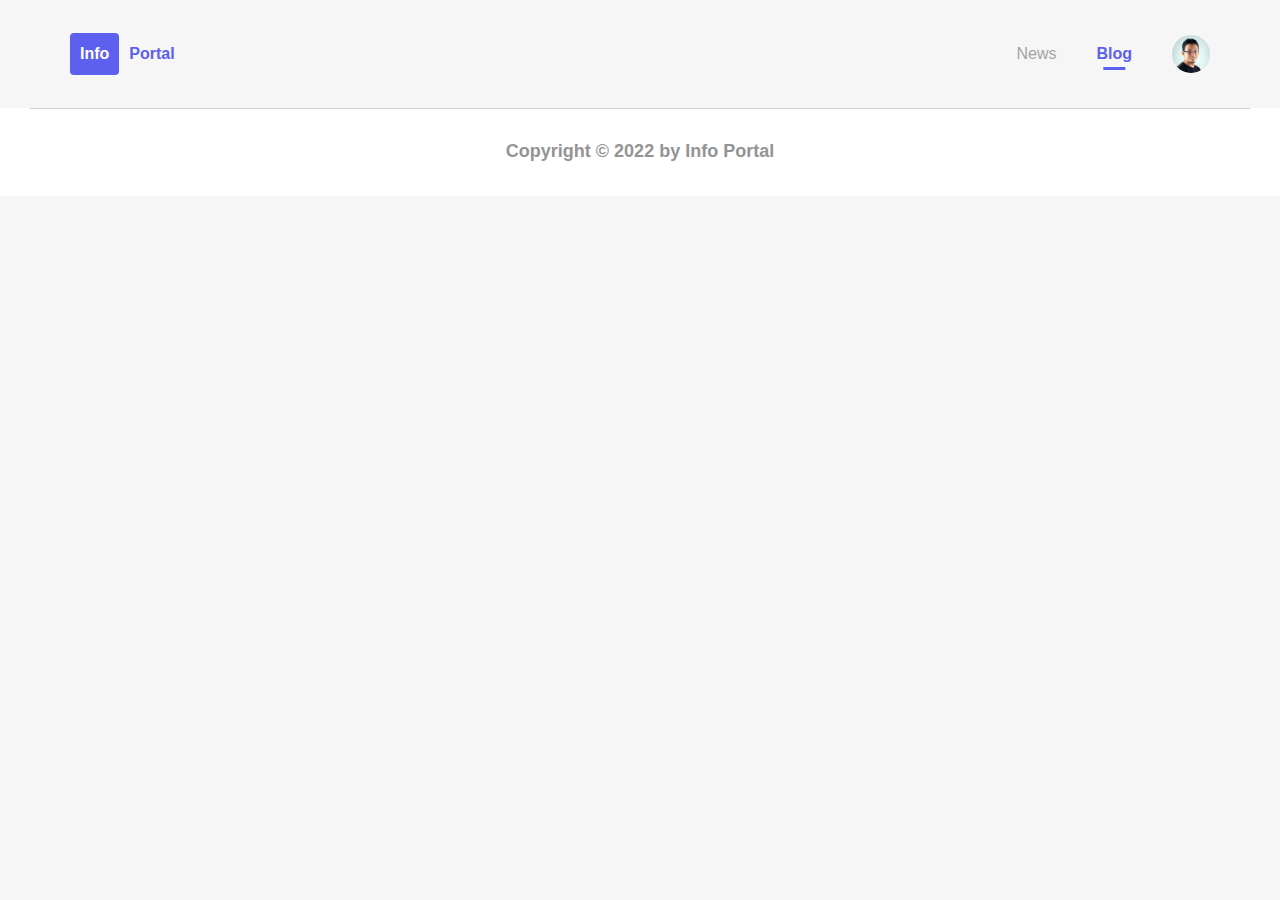
==== blog.html @ 8b65b3dd "added footer and responsiveness to the modal" ====
<!DOCTYPE html>
<html lang="en">
  <head>
    <meta charset="UTF-8" />
    <meta http-equiv="X-UA-Compatible" content="IE=edge" />
    <meta name="viewport" content="width=device-width, initial-scale=1.0" />
    <title>Info Portal &mdash; ES6 Common Questions</title>
    <link rel="stylesheet" href="./style.css" />
  </head>
  <body>
    <div class="container">
      <header class="header">
        <div class="header__logo">
          <h1 class="header__logo-name">
            <span class="header__logo-bg">Info</span>Portal
          </h1>
        </div>
        <div class="header__article">
          <a href="index.html" class="header__link">News</a>
          <a href="#" class="header__link current">Blog</a>
          <div class="header__img-container">
            <img
              src="./img/man-388104_960_720.jpg"
              alt=""
              class="header__img"
            />
          </div>
        </div>
      </header>
    </div>
    <footer class="footer">
      <p class="footer__text">Copyright &copy; 2022 by Info Portal</p>
    </footer>
  </body>
</html>
---- style.css ----
/* Custom Reseter */
*,
*::before,
*::after {
  margin: 0;
  padding: 0;
  box-sizing: inherit;
}

/* Custom Variables */
:root {
  --clr-primary: #5d5fef;
  --clr-thin: #eeefff;

  --clr-black: #000;
  --clr-dark-black: #121221;

  --clr-grey-0: #515151;
  --clr-grey-1: #858585;
  --clr-grey-2: #949494;
  --clr-grey-3: #a3a3a3;
  --clr-grey-4: #cdcdcd;
  --clr-grey-5: #f6f6f6;

  --clr-white: #fff;
}

html {
  font-size: 62.5%;
  /* 1rem = 10px */
}

body {
  font-family: sans-serif;
  font-weight: 400;
  line-height: 1.4;
  background-color: var(--clr-grey-5);
  box-sizing: border-box;
  overflow-x: hidden;
}

img {
  display: block;
  width: 100%;
  height: 100%;
  object-fit: cover;
}

a:link,
a:visited {
  display: inline-block;
  text-decoration: none;
}

ul {
  list-style: none;
}

/* Utilities */

.container {
  width: min(90%, 114rem);
  margin-inline: auto;
}

.current:link,
.current:visited {
  color: var(--clr-primary) !important;
  font-weight: 700;
  position: relative;
}

.current::after {
  content: "";
  display: inline-block;
  position: absolute;
  bottom: -5px;
  left: 50%;
  transform: translateX(-50%);
  width: 60%;
  height: 3px;
  background-color: var(--clr-primary);
}

.heading-4 {
  font-size: 1.8rem;
}

.btn {
  font-size: 1.8rem;
  padding: 1rem 1.8rem;
  border-radius: 5px;
}

.btn--fill {
  background-color: var(--clr-primary);
  color: var(--clr-white);
  border: 1px solid transparent;
}

.btn--outline {
  color: var(--clr-primary);
  background-color: transparent;
  border: 1px solid var(--clr-primary);
}

.d-none {
  display: none;
}

.mb-4 {
  margin-bottom: 4rem !important;
}

.bg-white {
  background-color: var(--clr-white);
}

.ellipsis {
  white-space: nowrap;
  max-width: 37.5rem;
  overflow: hidden;
  text-overflow: ellipsis;
}

.overlay {
  width: 100vw;
  height: 100vh;
  position: fixed;
  top: 0;
  left: 0;
  backdrop-filter: blur(3px);
  background-color: rgba(255, 255, 255, 0.5);
  z-index: 10;
  transition: 0.7s ease-in-out;
}

.open {
  opacity: 1;
  visibility: visible;
}

.close {
  opacity: 0;
  visibility: hidden;
}
/* Header */

.header {
  display: flex;
  align-items: center;
  justify-content: space-between;
  padding: 3.3rem 0;

  position: relative;
}

.header::after {
  content: "";
  position: absolute;
  bottom: 0;
  left: 50%;
  transform: translateX(-50%);
  height: 0.5px;
  width: calc(100% + 8rem);
  background-color: var(--clr-grey-4);
}

.header__logo-name {
  color: var(--clr-primary);
  font-size: 1.6rem;
  font-weight: bold;
}

.header__logo-bg {
  background-color: var(--clr-primary);
  color: #fff;
  border-radius: 4px;
  padding: 1rem;
  display: inline-block;
  margin-right: 1rem;
}

.header__article {
  display: flex;
  align-items: center;
  justify-content: space-between;
  gap: 4rem;
}

.header__link:link,
.header__link:visited {
  color: var(--clr-grey-3);
  font-size: 1.6rem;
}

.header__img-container {
  width: 3.8rem;
  height: 3.8rem;
  border-radius: 50%;
  overflow: hidden;
}

/* Main */
.main {
  min-height: 47rem;
}
/* Categories */

.categories {
  margin: 2.9rem 0 3.9rem;
}

.categories__list {
  display: flex;
  align-items: center;
  justify-content: space-between;
  gap: 1rem;
  flex-wrap: wrap;
  font-size: 1.8rem;
}

.categories__link {
  padding: 0.5rem 1rem;
  color: var(--clr-grey-1);
  transition: 0.4s ease-in-out;
}

.categories__link:focus {
  background-color: var(--clr-thin);
  color: var(--clr-primary);
}

/* Category-found */

.category__found {
  background-color: var(--clr-white);
  padding: 2.1rem 1.8rem;
}

/* Category-heading */
.category__heading {
  display: flex;
  align-items: center;
  justify-content: space-between;

  margin: 4rem 0 5.7rem;
}

.category__sort-by {
  margin-right: 1.9rem;
}

.category__select {
  border: 0;
  padding: 1rem;
  font-size: 1.8rem;
  outline: 0;
}

.category__btn:nth-child(2) {
  margin-left: 1rem;
}

/* category__cards-container */

.category__cards {
  display: grid;
  grid-template-columns: 24rem 1fr;
  gap: 5rem;
  padding: 2rem;
  align-items: center;
  border-radius: 5px;
  margin-bottom: 2rem;
}

.category__img-container {
  position: relative;
  height: 100%;
}

.category__img-container::after {
  content: "";
  position: absolute;
  top: 0;
  left: 0;
  width: 100%;
  height: 100%;
  background-color: var(--clr-thin);
  border-radius: 1rem;
  transform: scale(1.03) rotate(-6deg);
  z-index: 1;
  box-shadow: 0 3px 3px rgba(0, 0, 0, 0.15);
}

.category__img {
  border-radius: 1rem;
  position: relative;
  z-index: 3;
}
.category__card-title {
  font-weight: 700;
  color: var(--clr-dark-black);
  font-size: 2.4rem;
  margin-bottom: 1rem;
}

.category__text {
  font-size: 1.6rem;
  color: var(--clr-grey-2);
}

.category__text:first-of-type {
  margin-bottom: 2.5rem;
}

.category__text:last-of-type {
  margin-bottom: 1.7rem;
}

.category__summary {
  display: flex;
  align-items: center;
  justify-content: space-between;
}

.category__publisher {
  display: flex;
  align-items: center;
  justify-content: space-between;
  gap: 1rem;
}

.category__pubisher-img-container {
  width: 4rem;
  height: 4rem;
  border-radius: 50%;
  overflow: hidden;
}

.category__publisher-name {
  font-size: 1.6rem;
  color: #2b2c34;
}

.category__publish-date {
  color: #718797;
  font-size: 1.4rem;
}

.category__trending-container,
.category__view-container,
.category__badge-container,
.category__icons {
  display: flex;
  align-items: center;
  justify-content: space-between;
  gap: 1.2rem;
}

.category__trending-img-container,
.category__badge-img-container {
  width: 2.4rem;
}

.category__view-text {
  font-weight: 700;
  font-size: 1.8rem;
  color: var(--clr-grey-0);
}

.category__icons {
  gap: 1rem;
}

.category__next:link,
.category__next:visited {
  color: var(--clr-primary);
  font-size: 4.5rem;
  font-weight: bold;
  font-family: monospace;
}

/* footer */

.footer {
  text-align: center;
  font-size: 1.8rem;
  font-weight: bold;
  background-color: var(--clr-white);
  padding: 3.1rem 0;
  color: var(--clr-grey-2);
}

/* Spinner and its animation */

.spinner {
  -webkit-animation: rotate 2s linear infinite;
  animation: rotate 2s linear infinite;
  z-index: 2;
  position: absolute;
  top: 50%;
  left: 50%;
  margin: -25px 0 0 -25px;
  width: 50px;
  height: 50px;
}
.spinner .path {
  stroke: var(--clr-primary);
  stroke-linecap: round;
  -webkit-animation: dash 1.5s ease-in-out infinite;
  animation: dash 1.5s ease-in-out infinite;
}

@-webkit-keyframes rotate {
  100% {
    transform: rotate(360deg);
  }
}

@keyframes rotate {
  100% {
    transform: rotate(360deg);
  }
}
@-webkit-keyframes dash {
  0% {
    stroke-dasharray: 1, 150;
    stroke-dashoffset: 0;
  }
  50% {
    stroke-dasharray: 90, 150;
    stroke-dashoffset: -35;
  }
  100% {
    stroke-dasharray: 90, 150;
    stroke-dashoffset: -124;
  }
}
@keyframes dash {
  0% {
    stroke-dasharray: 1, 150;
    stroke-dashoffset: 0;
  }
  50% {
    stroke-dasharray: 90, 150;
    stroke-dashoffset: -35;
  }
  100% {
    stroke-dasharray: 90, 150;
    stroke-dashoffset: -124;
  }
}

/* Modal Window */

.modal {
  position: fixed;
  top: 35%;
  left: 50%;
  width: min(90%, 114rem);
  transform: translate(-50%, -35%);
  z-index: 20;
  border-radius: 4px;
  box-shadow: 1px 1px 10px 5px rgb(192 188 255 / 25%);
  padding: 2rem;
  background-color: rgb(253 254 255 / 84%);

  transition: 0.4s ease-in-out;
}

.modal__cross {
  position: absolute;
  top: 8px;
  right: 15px;
  font-size: 3rem;
  cursor: pointer;
  transition: 0.2s ease-out;
}

.modal__cross:hover {
  color: #ff0000;
}

.modal__card {
  max-height: 76rem;
}

/* Media Queries */
/* 1072px and below */

@media only screen and (max-width: 67em) {
  .mb-4 {
    margin-bottom: 0 !important;
  }

  .category__cards {
    grid-template-columns: 1fr;
  }

  .category__img-container {
    width: 24rem;
  }

  .category__summary {
    flex-direction: column;
    align-items: start;
    gap: 2rem;
  }
}

/* 675px and below */
@media only screen and (max-width: 42.1875em) {
  html {
    font-size: 50%;
    /* 1rem = 8px */
  }

  .modal__card {
    max-height: 66rem;
  }

  .category__heading {
    flex-direction: column;
    gap: 2rem;
    align-items: start;
  }
}
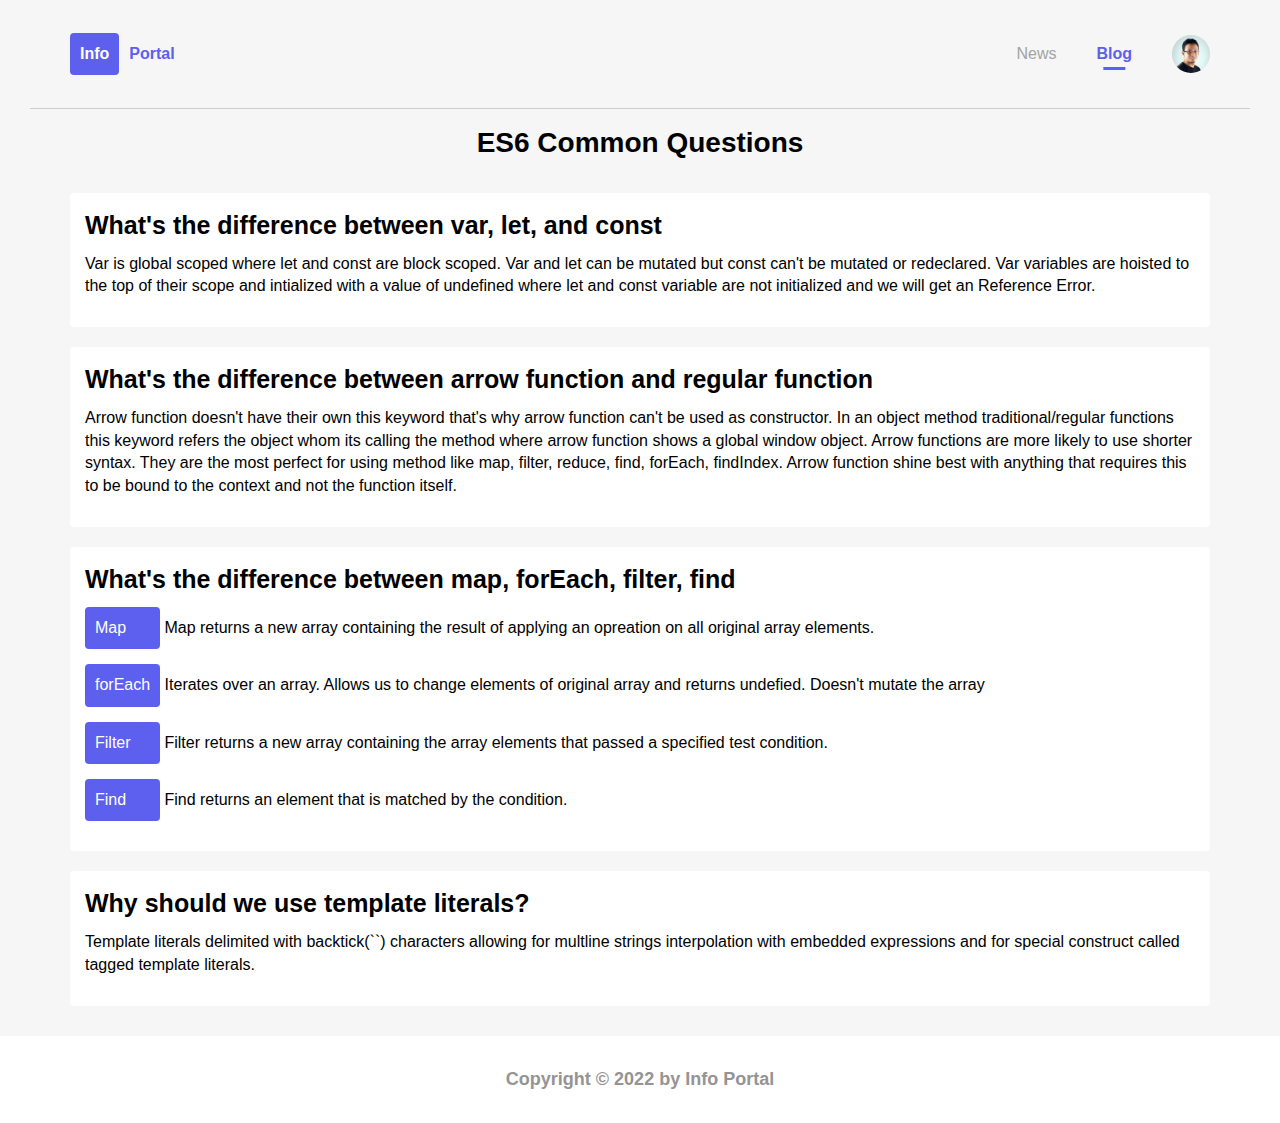
==== commit de2e1463: "finshed the project with sorting the API" ====
--- a/blog.html
+++ b/blog.html
@@ -27,6 +27,54 @@
           </div>
         </div>
       </header>
+      <main class="main">
+        <h1 class="heading-1 blog-question-topic">ES6 Common Questions</h1>
+        <div class="blog-cards__container">
+          <div class="card">
+            <h2 class="heading-2 card__heading">
+              What's the difference between var, let, and const
+            </h2>
+            <p class="card__text">Var is global scoped where let and const are block scoped. Var and let can be mutated but const can't be mutated or redeclared. Var variables are hoisted to the top of their scope and intialized with a value of undefined where let and const variable are not initialized and we will get an Reference Error.</p>
+          </div>
+          <div class="card">
+            <h2 class="heading-2 card__heading">
+              What's the difference between arrow function and regular function
+            </h2>
+            <p class="card__text">
+             Arrow function doesn't have their own this keyword that's why arrow function can't be used as constructor. In an object method traditional/regular functions this keyword refers the object whom its calling the method where arrow function shows a global window object. Arrow functions are more likely to use shorter syntax. They are the most perfect for using method like map, filter, reduce, find, forEach, findIndex. Arrow function shine best with anything that requires this to be bound to the context and not the function itself. 
+            </p>
+          </div>
+
+          <div class="card">
+            <h2 class="heading-2 card__heading">
+              What's the difference between map, forEach, filter, find
+            </h2>
+            <p class="card__text">
+              <span class="card__text-highlight">Map</span> Map returns a new array containing the result of applying an opreation on all original array elements.
+            </p>
+            <p class="card__text">
+               <span class="card__text-highlight">forEach</span> Iterates over an array. Allows us to change elements of original array and returns undefied. Doesn't mutate the array
+            </p>
+              </p>
+            <p class="card__text">
+               <span class="card__text-highlight">Filter</span> Filter returns a new array containing the array elements that passed a specified test condition.
+            </p>
+
+              </p>
+            <p class="card__text">
+               <span class="card__text-highlight">Find</span> Find returns an element that is matched by the condition.
+            </p>
+          </div>
+          <div class="card">
+            <h2 class="heading-2 card__heading">
+              Why should we use template literals?
+              </h2>
+            <p class="card__text">
+              Template literals delimited with backtick(``) characters allowing for multline strings interpolation with embedded expressions and for special construct called tagged template literals.
+            </p>
+          </div>
+        </div>
+      </main>
     </div>
     <footer class="footer">
       <p class="footer__text">Copyright &copy; 2022 by Info Portal</p>
--- a/style.css
+++ b/style.css
@@ -37,6 +37,7 @@
   background-color: var(--clr-grey-5);
   box-sizing: border-box;
   overflow-x: hidden;
+  overflow-y: scroll;
 }
 
 img {
@@ -82,8 +83,16 @@
   background-color: var(--clr-primary);
 }
 
+.heading-1 {
+  font-size: 2.8rem;
+}
+
 .heading-4 {
   font-size: 1.8rem;
+}
+
+.heading-2 {
+  font-size: 2.5rem;
 }
 
 .btn {
@@ -203,8 +212,40 @@
 
 /* Main */
 .main {
-  min-height: 47rem;
-}
+  min-height: 49rem;
+}
+
+/*Blog Cards */
+.blog-cards__container {
+  margin: 3rem 0;
+}
+
+.blog-question-topic {
+  text-align: center;
+  margin: 1.5rem 0;
+}
+
+.card {
+  margin: 2rem 0;
+  background-color: var(--clr-white);
+  padding: 1.5rem;
+  border-radius: 4px;
+}
+
+.card__text {
+  font-size: 1.6rem;
+  margin: 1rem 0 1.5rem;
+}
+
+.card__text-highlight {
+  display: inline-block;
+  background-color: var(--clr-primary);
+  color: var(--clr-white);
+  padding: 1rem;
+  min-width: 7.5rem;
+  border-radius: 4px;
+}
+
 /* Categories */
 
 .categories {
